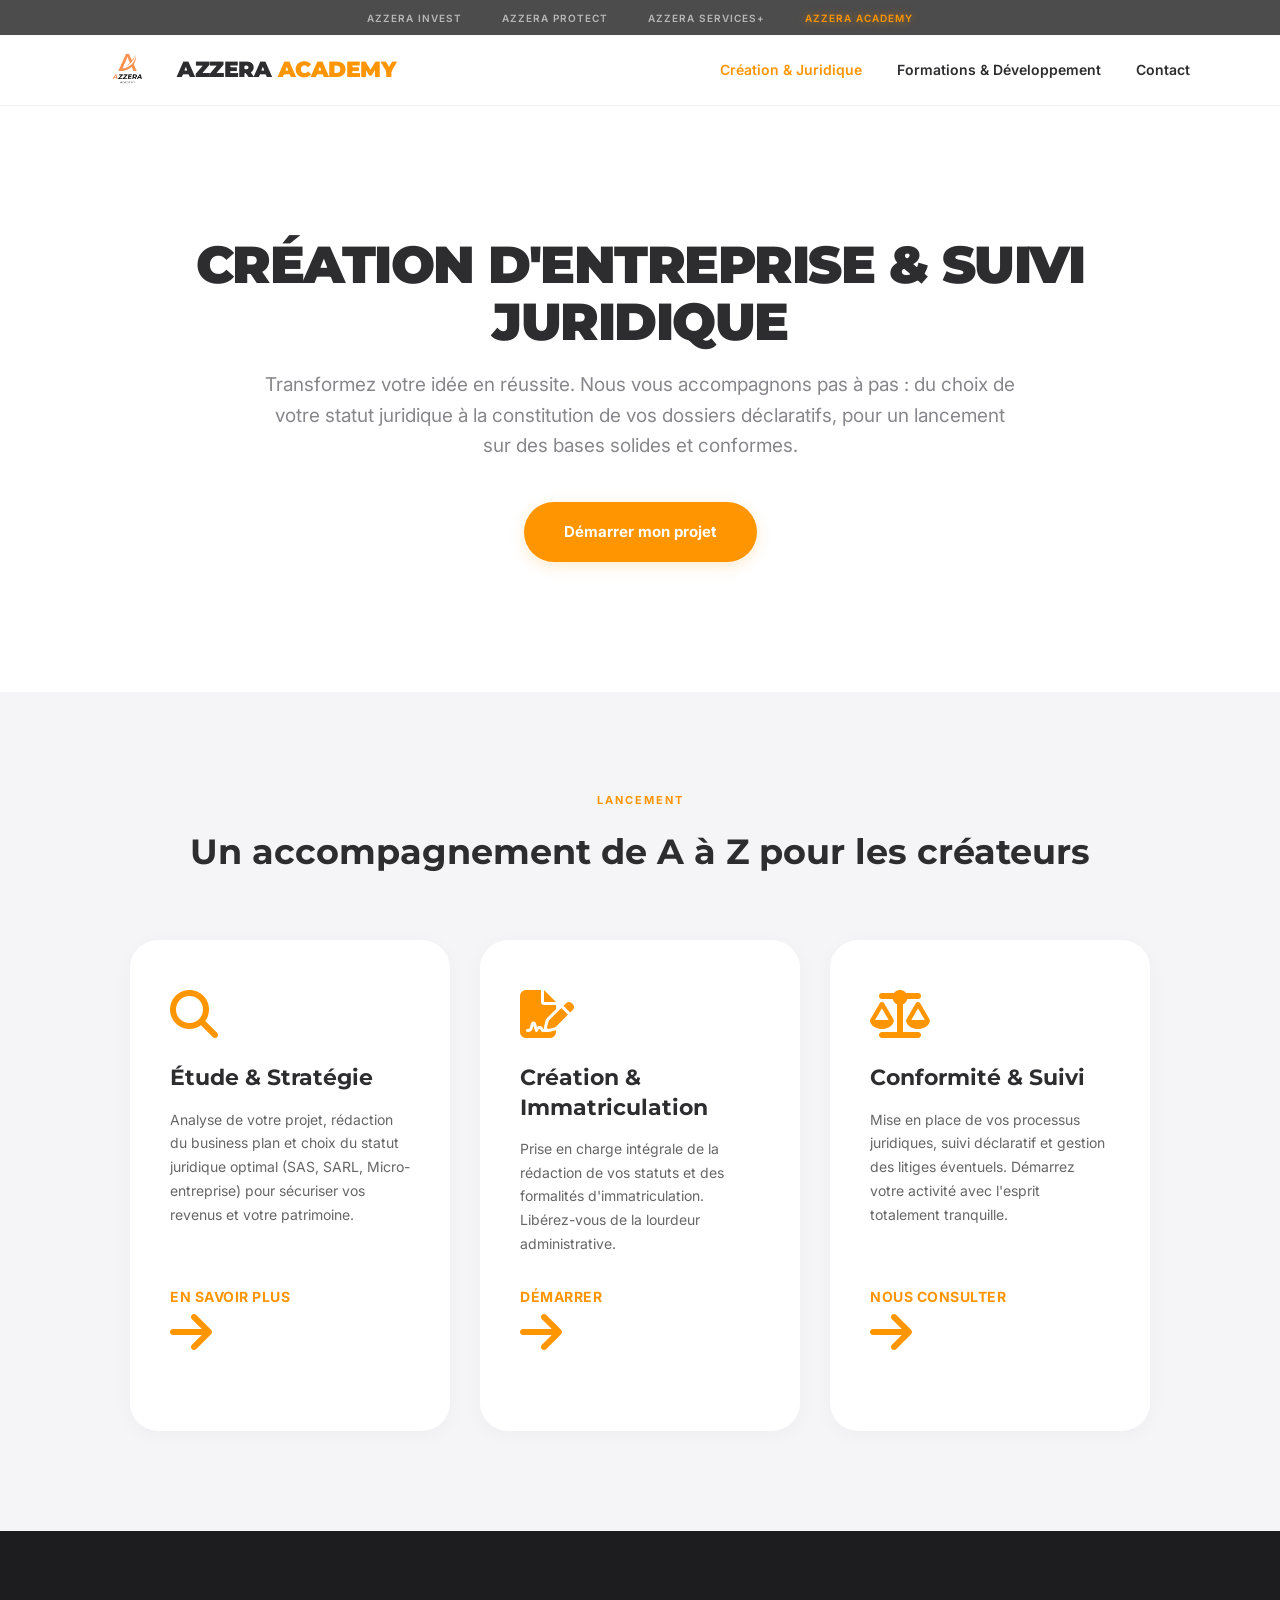
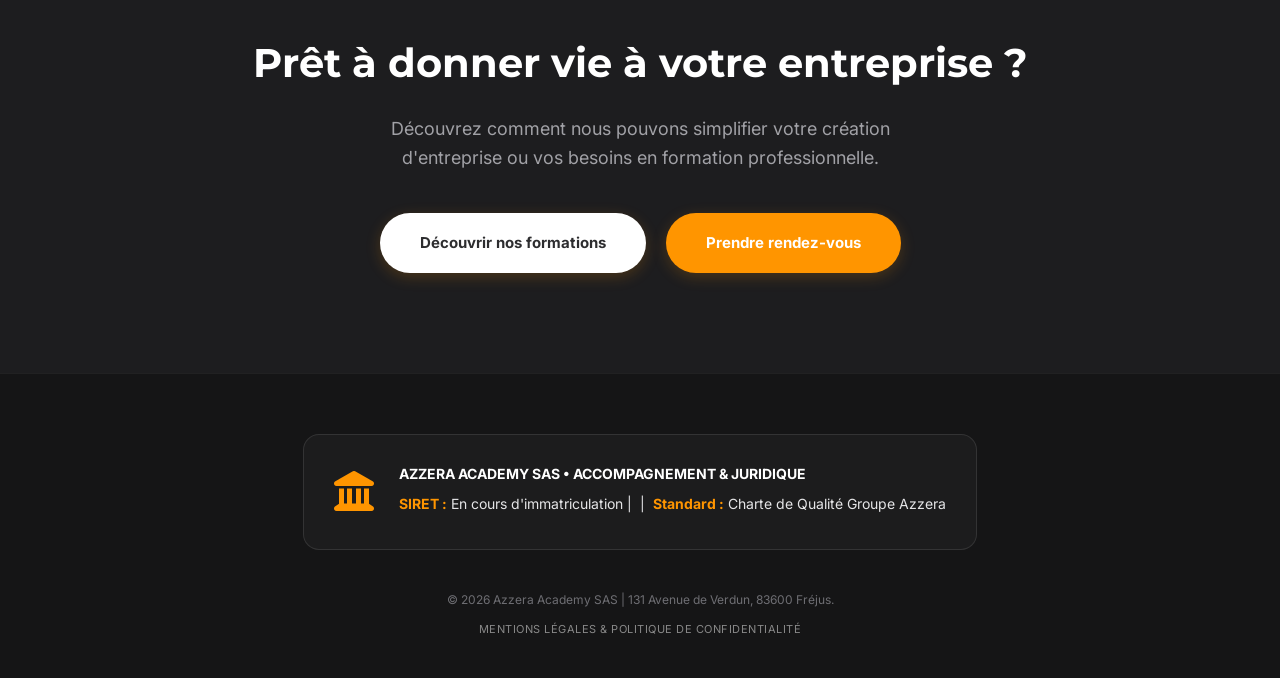
==== index.html @ 1b661448 "Add files via upload" ====
<!DOCTYPE html>
<html lang="fr">
<head>
    <meta charset="UTF-8">
    <meta name="viewport" content="width=device-width, initial-scale=1.0">
    <title>Azzera Academy | Création d'Entreprise & Suivi Juridique à Fréjus</title>
    
    <!-- SEO Meta Tags -->
    <meta name="description" content="Azzera Academy vous accompagne de A à Z dans la création de votre entreprise à Fréjus : choix du statut juridique, montage du dossier, immatriculation et conseil stratégique.">
    <meta name="keywords" content="création entreprise Fréjus, accompagnement juridique, choix statut juridique, démarches administratives, immatriculation société, business plan, Azzera Academy">
    <meta name="author" content="Azzera Academy">
    <meta name="robots" content="index, follow">
    
    <!-- Open Graph / Réseaux Sociaux -->
    <meta property="og:type" content="website">
    <meta property="og:url" content="https://www.azzeracademy.fr/">
    <meta property="og:title" content="Création d'Entreprise & Accompagnement Juridique | Azzera Academy">
    <meta property="og:description" content="Transformez votre projet en réussite. Nous gérons vos formalités juridiques et administratives pour un lancement en toute sérénité.">
    <meta property="og:image" content="https://www.azzeraservices.fr/img/logo-azzera.png">

    <!-- Favicon -->
    <link rel="icon" type="image/png" href="favicon.png">
    <link rel="apple-touch-icon" href="favicon.png">
    <link rel="shortcut icon" href="favicon.png">
    
    <!-- Fonts & CSS -->
    <link href="https://fonts.googleapis.com/css2?family=Inter:wght@400;600&family=Montserrat:wght@700;900&display=swap" rel="stylesheet">
    <link rel="stylesheet" href="https://cdnjs.cloudflare.com/ajax/libs/font-awesome/6.4.0/css/all.min.css">
    
    <!-- Lien CSS Academy -->
    <link rel="stylesheet" href="css/style-academy.css">
    
    <!-- Données Structurées pour le Référencement Local Google -->
    <script type="application/ld+json">
    {
      "@context": "https://schema.org",
      "@type": "ProfessionalService",
      "name": "Azzera Academy",
      "image": "https://www.azzeraservices.fr/img/logo-academy.png",
      "description": "Cabinet spécialisé dans l'accompagnement à la création d'entreprise : conseil juridique, démarches administratives et immatriculation.",
      "url": "https://www.azzeracademy.fr",
      "telephone": "+33000000000",
      "address": {
        "@type": "PostalAddress",
        "streetAddress": "131 Avenue de Verdun",
        "addressLocality": "Fréjus",
        "postalCode": "83600",
        "addressRegion": "Provence-Alpes-Côte d'Azur",
        "addressCountry": "FR"
      },
      "areaServed": {
        "@type": "City",
        "name": "Fréjus"
      }
    }
    </script>
</head>
<body>

    <nav class="topbar-corporate">
        <ul class="topbar-links">
            <li><a href="#">AZZERA INVEST</a></li>
            <li><a href="https://www.azzeraprotect.fr">AZZERA PROTECT</a></li>
            <li><a href="https://www.azzeraservices.fr">AZZERA SERVICES+</a></li>
            <li><a href="#" class="active">AZZERA ACADEMY</a></li>
        </ul>
    </nav>

    <header class="main-header">
        <div class="container header-flex">
            <div class="logo">
                <a href="index.html">
                    <img src="img/logo-academy.png" alt="Logo Azzera Academy" style="height: 75px; width: auto; object-fit: contain;">
                    <h1>AZZERA <span>ACADEMY</span></h1>
                </a>
            </div>
            <nav class="main-nav">
                <ul>
                    <li><a href="index.html" class="active">Création & Juridique</a></li>
                    <li><a href="formations.html">Formations & Développement</a></li>
                    <li><a href="contact.html">Contact</a></li>
                </ul>
            </nav>
        </div>
    </header>

    <section class="hero-section">
        <div class="container">
            <h2 class="hero-title">CRÉATION D'ENTREPRISE & SUIVI JURIDIQUE</h2>
            <p class="hero-subtitle">Transformez votre idée en réussite. Nous vous accompagnons pas à pas : du choix de votre statut juridique à la constitution de vos dossiers déclaratifs, pour un lancement sur des bases solides et conformes.</p>
            <a href="contact.html" class="btn-primary-orange">Démarrer mon projet</a>
        </div>
    </section>

    <section class="services-section">
        <div class="container">
            <div class="modern-heading">
                <span class="heading-subtitle">Lancement</span>
                <h3 class="section-heading">Un accompagnement de A à Z pour les créateurs</h3>
            </div>
            
            <div class="diploma-grid">
                <!-- Tuile 1 -->
                <div class="apple-tile">
                    <i class="fas fa-search"></i>
                    <h4>Étude & Stratégie</h4>
                    <p>Analyse de votre projet, rédaction du business plan et choix du statut juridique optimal (SAS, SARL, Micro-entreprise) pour sécuriser vos revenus et votre patrimoine.</p>
                    <a href="contact.html" class="link-arrow">En savoir plus <i class="fas fa-arrow-right"></i></a>
                </div>
                <!-- Tuile 2 -->
                <div class="apple-tile">
                    <i class="fas fa-file-signature"></i>
                    <h4>Création & Immatriculation</h4>
                    <p>Prise en charge intégrale de la rédaction de vos statuts et des formalités d'immatriculation. Libérez-vous de la lourdeur administrative.</p>
                    <a href="contact.html" class="link-arrow">Démarrer <i class="fas fa-arrow-right"></i></a>
                </div>
                <!-- Tuile 3 -->
                <div class="apple-tile">
                    <i class="fas fa-balance-scale"></i>
                    <h4>Conformité & Suivi</h4>
                    <p>Mise en place de vos processus juridiques, suivi déclaratif et gestion des litiges éventuels. Démarrez votre activité avec l'esprit totalement tranquille.</p>
                    <a href="contact.html" class="link-arrow">Nous consulter <i class="fas fa-arrow-right"></i></a>
                </div>
            </div>
        </div>
    </section>

    <section class="candidat-section">
        <div class="container">
            <h3>Prêt à donner vie à votre entreprise ?</h3>
            <p>Découvrez comment nous pouvons simplifier votre création d'entreprise ou vos besoins en formation professionnelle.</p>
            <div style="display: flex; gap: 20px; justify-content: center; flex-wrap: wrap; margin-top: 40px;">
                <a href="formations.html" class="btn-primary-orange" style="background: var(--white); color: var(--gray-main);">Découvrir nos formations</a>
                <a href="contact.html" class="btn-primary-orange">Prendre rendez-vous</a>
            </div>
        </div>
    </section>

    <footer class="legal-compliance">
        <div class="container">
            <div class="official-badge-container">
                <div class="official-badge">
                    <div class="badge-icon"><i class="fas fa-landmark"></i></div>
                    <div class="badge-content">
                        <p class="badge-title">AZZERA ACADEMY SAS • Accompagnement & Juridique</p>
                        <p class="badge-numbers"><strong>SIRET :</strong> En cours d'immatriculation | &nbsp;|&nbsp; <strong>Standard :</strong> Charte de Qualité Groupe Azzera</p>
                    </div>
                </div>
            </div>
            <div class="compliance-inner">
                <p>&copy; 2026 Azzera Academy SAS | 131 Avenue de Verdun, 83600 Fréjus.</p>
                <p style="margin-top: 10px;"><a href="mentions-legales.html" style="color: #888; text-decoration: none; transition: 0.3s; font-size: 11px; text-transform: uppercase; letter-spacing: 0.5px;">Mentions Légales & Politique de Confidentialité</a></p>
            </div>
        </div>
    </footer>

</body>
</html>
---- css/style-academy.css ----
/* =========================================================
   AZZERA ACADEMY | CHARTE GRAPHIQUE DYNAMISME & AVENIR
   ========================================================= */

:root {
    /* Le Orange "Système Apple" dynamique et premium */
    --orange-academy: #FF9500; 
    --gray-main: #2d2d2f; /* Gris légèrement plus profond pour contraster avec l'orange */
    --gray-bg: #f5f5f7; /* Gris perle type Apple */
    --white: #ffffff;
    --transition: all 0.4s cubic-bezier(0.2, 0.8, 0.2, 1);
}

* { margin: 0; padding: 0; box-sizing: border-box; }
body { font-family: 'Inter', sans-serif; color: var(--gray-main); background: var(--white); line-height: 1.6; }
.container { max-width: 1100px; margin: 0 auto; padding: 0 40px; }

/* --- NAVIGATION CORPORATE FORCÉE (Hauteur identique à Protect) --- */
.topbar-corporate {
    background: #4c4c4c !important; /* Force la couleur */
    height: 35px !important;       /* Hauteur fixe rigide */
    padding: 0 !important;         /* Annule le padding */
    display: flex;
    align-items: center;           /* Centre verticalement parfaitement */
    justify-content: center;
    width: 100%;
}

.topbar-links {
    display: flex;
    justify-content: center;
    list-style: none;
    gap: 40px;
    margin: 0 !important;          /* Tue les marges invisibles */
    padding: 0 !important;
    height: 100%;
    align-items: center;           /* Centre les éléments verticalement */
}

.topbar-links a {
    color: rgba(255, 255, 255, 0.6) !important;
    text-decoration: none;
    font-size: 10px;
    font-weight: 600;
    letter-spacing: 1px;
    transition: all 0.3s ease;
    display: block;
}

.topbar-links a:hover, .topbar-links a.active {
    color: #FF9500 !important; /* Orange Academy */
    text-shadow: 0 0 8px rgba(255, 149, 0, 0.6);
}

/* --- HEADER & NAVIGATION --- */
/* --- HEADER PRINCIPAL (Unification Taille/Style) --- */
.main-header {
    background: rgba(255, 255, 255, 0.8) !important;
    backdrop-filter: blur(20px);
    position: sticky;
    top: 0;
    z-index: 1000;
    border-bottom: 1px solid rgba(0,0,0,0.05);
}

.header-flex {
    height: 70px !important; /* Force la hauteur identique à Protect */
    display: flex;
    justify-content: space-between;
    align-items: center;
    max-width: 1140px; /* Aligne la largeur sur Protect */
    margin: 0 auto;
    padding: 0 20px;
}

.logo { 
    display: flex; 
    align-items: center; 
    gap: 12px; 
}

.header-logo {
    max-height: 50px; /* Ajuste selon ton logo Academy */
    width: auto;
    object-fit: contain;
}
.logo a { display: flex; align-items: center; gap: 12px; text-decoration: none; color: inherit; }
.logo h1 { font-family: 'Montserrat', sans-serif; font-size: 22px; font-weight: 900; letter-spacing: -0.5px; }
.logo span { color: var(--orange-academy); }

.main-nav ul { display: flex; list-style: none; gap: 35px; align-items: center; }
.main-nav a { text-decoration: none; color: var(--gray-main); font-weight: 600; font-size: 14px; transition: var(--transition); }
.main-nav a:hover, .main-nav a.active { color: var(--orange-academy); }

/* --- BOUTONS --- */
.btn-primary-orange { 
    background: var(--orange-academy); 
    color: var(--white); 
    padding: 18px 40px; 
    border-radius: 40px; 
    text-decoration: none; 
    font-weight: 700; 
    font-size: 15px;
    transition: var(--transition); 
    display: inline-block; 
    box-shadow: 0 4px 15px rgba(255, 149, 0, 0.2);
}
.btn-primary-orange:hover { transform: translateY(-3px) scale(1.02); box-shadow: 0 12px 25px rgba(255, 149, 0, 0.3); }

/* --- HERO SECTION --- */
.hero-section { padding: 130px 0; text-align: center; background: var(--white); }
.hero-title { font-family: 'Montserrat', sans-serif; font-size: 52px; font-weight: 900; margin-bottom: 20px; letter-spacing: -1.5px; line-height: 1.1; }
.hero-subtitle { color: #86868b; font-size: 19px; max-width: 750px; margin: 0 auto 40px auto; line-height: 1.6; }

/* --- TITRES DE SECTIONS --- */
.modern-heading { text-align: center; margin-bottom: 60px; }
.heading-subtitle { display: block; color: var(--orange-academy); font-weight: 700; text-transform: uppercase; letter-spacing: 2px; font-size: 11px; margin-bottom: 15px; }
.section-heading { font-family: 'Montserrat', sans-serif; font-size: 2.2rem; color: var(--gray-main); }

/* --- CATALOGUE TUILES APPLE STORE (3 Colonnes) --- */
.services-section { padding: 100px 0; background: var(--gray-bg); }
.diploma-grid { display: grid; grid-template-columns: repeat(3, 1fr); gap: 30px; }
.apple-tile { 
    background: var(--white); 
    padding: 50px 40px; 
    border-radius: 28px; /* Bords très ronds type Apple */
    text-align: left; 
    box-shadow: 0 4px 20px rgba(0,0,0,0.03);
    transition: var(--transition); 
    display: flex;
    flex-direction: column;
}
.apple-tile i { font-size: 3rem; color: var(--orange-academy); margin-bottom: 25px; display: block; }
.apple-tile h4 { font-family: 'Montserrat', sans-serif; font-size: 1.4rem; margin-bottom: 15px; color: var(--gray-main); line-height: 1.3; }
.apple-tile p { font-size: 14px; color: #666; line-height: 1.7; margin-bottom: 30px; flex-grow: 1; }
.apple-tile:hover { transform: translateY(-8px) scale(1.01); box-shadow: 0 20px 40px rgba(0,0,0,0.08); }
.link-arrow { color: var(--orange-academy); text-decoration: none; font-weight: 700; font-size: 14px; text-transform: uppercase; letter-spacing: 0.5px; }

/* --- ESPACE CANDIDAT CONTRASTÉ --- */
.candidat-section { background: #1d1d1f; color: var(--white); padding: 100px 0; text-align: center; }
.candidat-section h3 { font-family: 'Montserrat', sans-serif; font-size: 2.5rem; margin-bottom: 20px; color: var(--white); }
.candidat-section p { color: #a1a1a6; font-size: 18px; max-width: 600px; margin: 0 auto 40px auto; }

/* --- FOOTER COMPLIANCE --- */
.legal-compliance { background: #151516; color: #fff; padding: 60px 0 40px 0; text-align: center; border-top: 1px solid rgba(255,255,255,0.05); }
.official-badge-container { display: flex; justify-content: center; margin-bottom: 40px; }
.official-badge { 
    background: rgba(255, 255, 255, 0.03); border: 1px solid rgba(255, 255, 255, 0.1); 
    border-radius: 16px; padding: 25px 30px; display: flex; align-items: center; gap: 25px; 
    max-width: 850px; text-align: left; 
}
.badge-icon { font-size: 40px; color: var(--orange-academy); }
.badge-title { color: var(--white); font-weight: 700; font-size: 14px; margin-bottom: 8px; text-transform: uppercase; }
.badge-numbers { color: #e5e5e7; font-size: 14px; margin-bottom: 5px; }
.badge-numbers strong { color: var(--orange-academy); }
.compliance-inner p { color: #6e6e73; font-size: 12px; margin-top: 20px; }

/* --- ANIMATIONS FLUIDES --- */
@keyframes smoothReveal { 0% { opacity: 0; transform: translateY(25px); } 100% { opacity: 1; transform: translateY(0); } }
body { animation: smoothReveal 0.7s cubic-bezier(0.2, 0.8, 0.2, 1) forwards; }
.apple-tile { opacity: 0; animation: smoothReveal 0.8s cubic-bezier(0.2, 0.8, 0.2, 1) forwards; animation-delay: 0.2s; }
.apple-tile:nth-child(2) { animation-delay: 0.3s; }
.apple-tile:nth-child(3) { animation-delay: 0.4s; }

/* --- RESPONSIVE --- */
@media (max-width: 900px) {
    .diploma-grid { grid-template-columns: 1fr; }
    .hero-title { font-size: 38px; }
    .header-flex { flex-direction: column; gap: 15px; }
}
/* --- EFFET HOVER ORANGE AZZERA POUR TOPBAR --- */
.topbar-links a {
    transition: all 0.3s ease !important;
}

.topbar-links a:hover {
    /* Utilise la couleur exacte de ton bleu Azzera ici */
    color: #FF9500 !important; 
    /* L'effet de lumière (glow) devient de la même couleur que le texte */
    text-shadow: 0 0 10px rgba(0, 150, 255, 0.6); 
}
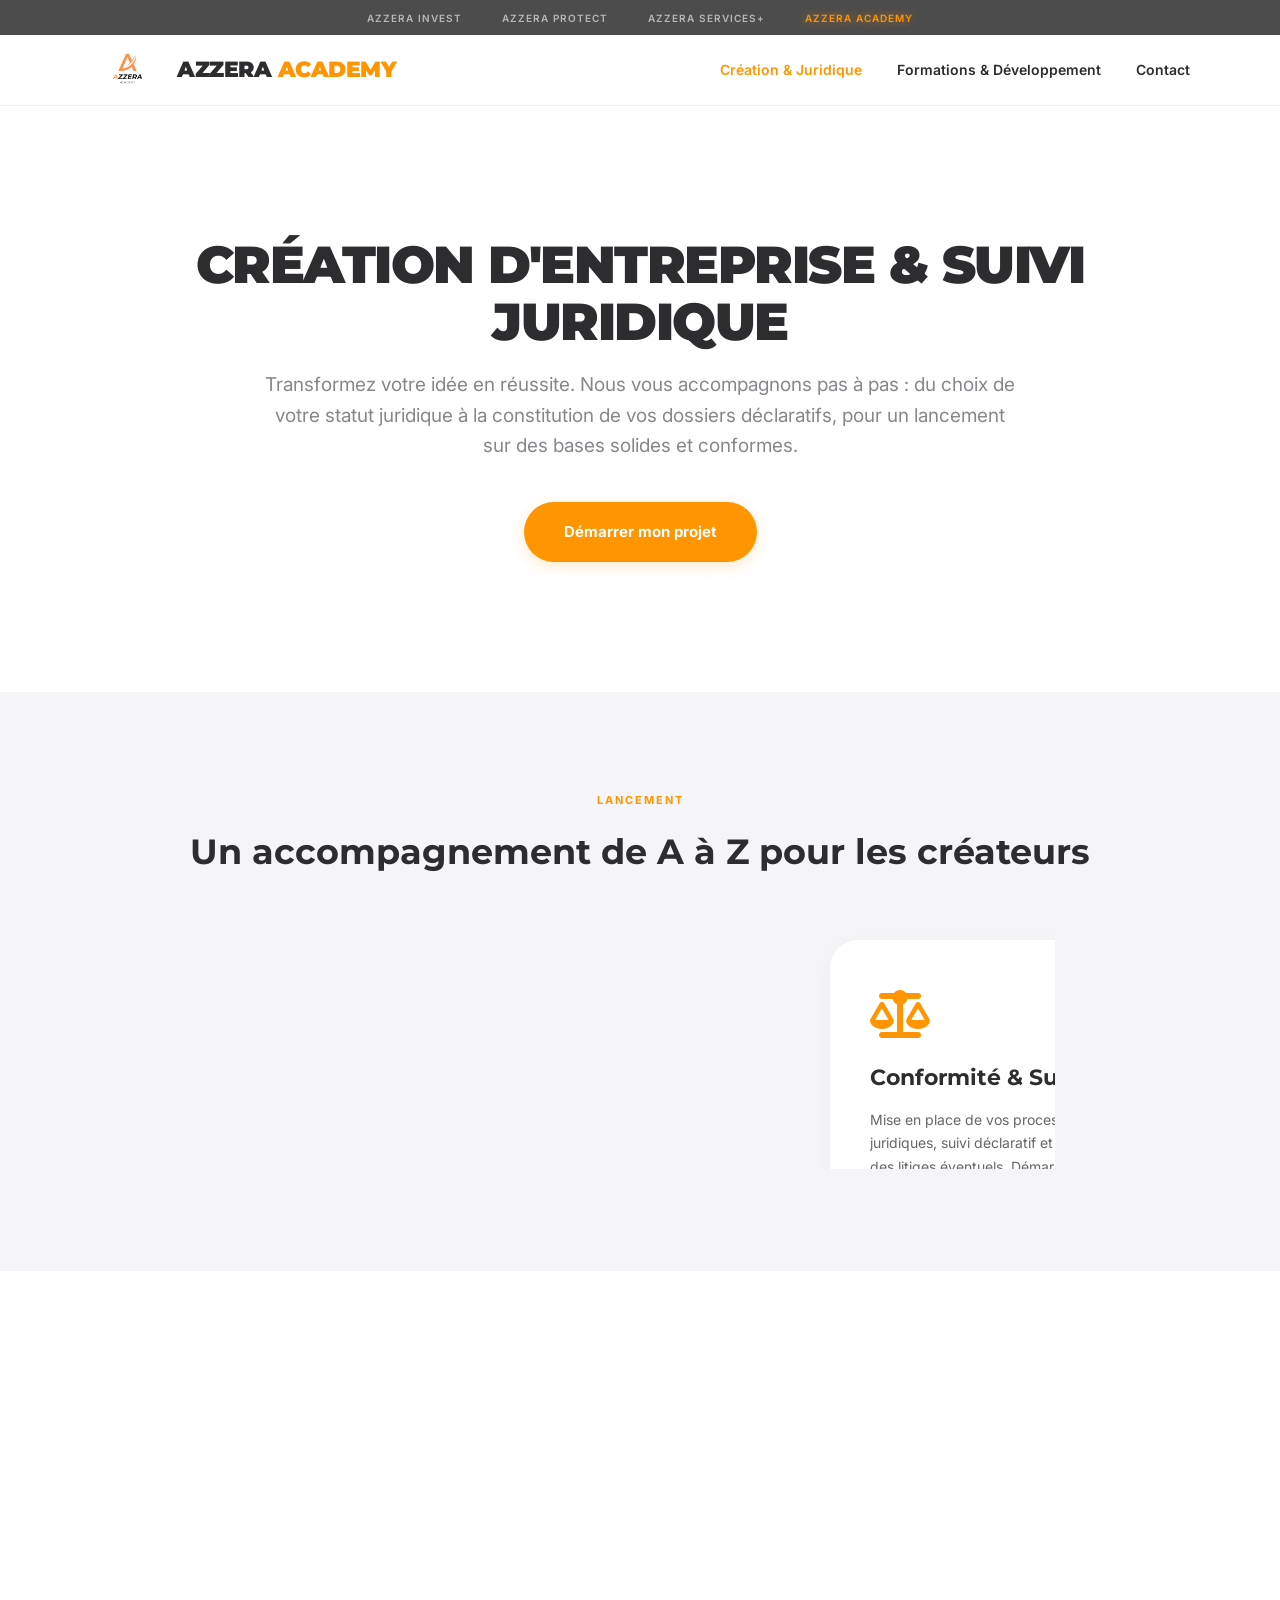
==== commit 7fe31ad8: "Add files via upload" ====
--- a/index.html
+++ b/index.html
@@ -16,7 +16,8 @@
     <meta property="og:url" content="https://www.azzeracademy.fr/">
     <meta property="og:title" content="Création d'Entreprise & Accompagnement Juridique | Azzera Academy">
     <meta property="og:description" content="Transformez votre projet en réussite. Nous gérons vos formalités juridiques et administratives pour un lancement en toute sérénité.">
-    <meta property="og:image" content="https://www.azzeraservices.fr/img/logo-azzera.png">
+    <meta property="og:image" content="https://www.azzeracademy.fr/img/logo-academy.png">
+
 
     <!-- Favicon -->
     <link rel="icon" type="image/png" href="favicon.png">
@@ -59,7 +60,7 @@
 
     <nav class="topbar-corporate">
         <ul class="topbar-links">
-            <li><a href="#">AZZERA INVEST</a></li>
+            <li><a href="https://azzerainvest.fr/index.html">AZZERA INVEST</a></li>
             <li><a href="https://www.azzeraprotect.fr">AZZERA PROTECT</a></li>
             <li><a href="https://www.azzeraservices.fr">AZZERA SERVICES+</a></li>
             <li><a href="#" class="active">AZZERA ACADEMY</a></li>
--- a/css/style-academy.css
+++ b/css/style-academy.css
@@ -18,10 +18,10 @@
 /* --- NAVIGATION CORPORATE FORCÉE (Hauteur identique à Protect) --- */
 .topbar-corporate {
     background: #4c4c4c !important; /* Force la couleur */
-    height: 35px !important;       /* Hauteur fixe rigide */
-    padding: 0 !important;         /* Annule le padding */
-    display: flex;
-    align-items: center;           /* Centre verticalement parfaitement */
+    height: 35px; /* Retrait du !important pour adaptation mobile */
+    padding: 0; 
+    display: flex;
+    align-items: center; 
     justify-content: center;
     width: 100%;
 }
@@ -31,10 +31,10 @@
     justify-content: center;
     list-style: none;
     gap: 40px;
-    margin: 0 !important;          /* Tue les marges invisibles */
+    margin: 0 !important;
     padding: 0 !important;
     height: 100%;
-    align-items: center;           /* Centre les éléments verticalement */
+    align-items: center;
 }
 
 .topbar-links a {
@@ -53,7 +53,6 @@
 }
 
 /* --- HEADER & NAVIGATION --- */
-/* --- HEADER PRINCIPAL (Unification Taille/Style) --- */
 .main-header {
     background: rgba(255, 255, 255, 0.8) !important;
     backdrop-filter: blur(20px);
@@ -64,11 +63,11 @@
 }
 
 .header-flex {
-    height: 70px !important; /* Force la hauteur identique à Protect */
+    height: 70px; /* Retrait du !important pour adaptation mobile */
     display: flex;
     justify-content: space-between;
     align-items: center;
-    max-width: 1140px; /* Aligne la largeur sur Protect */
+    max-width: 1140px;
     margin: 0 auto;
     padding: 0 20px;
 }
@@ -80,7 +79,7 @@
 }
 
 .header-logo {
-    max-height: 50px; /* Ajuste selon ton logo Academy */
+    max-height: 50px;
     width: auto;
     object-fit: contain;
 }
@@ -104,6 +103,7 @@
     transition: var(--transition); 
     display: inline-block; 
     box-shadow: 0 4px 15px rgba(255, 149, 0, 0.2);
+    text-align: center;
 }
 .btn-primary-orange:hover { transform: translateY(-3px) scale(1.02); box-shadow: 0 12px 25px rgba(255, 149, 0, 0.3); }
 
@@ -123,7 +123,7 @@
 .apple-tile { 
     background: var(--white); 
     padding: 50px 40px; 
-    border-radius: 28px; /* Bords très ronds type Apple */
+    border-radius: 28px;
     text-align: left; 
     box-shadow: 0 4px 20px rgba(0,0,0,0.03);
     transition: var(--transition); 
@@ -162,20 +162,44 @@
 .apple-tile:nth-child(2) { animation-delay: 0.3s; }
 .apple-tile:nth-child(3) { animation-delay: 0.4s; }
 
-/* --- RESPONSIVE --- */
-@media (max-width: 900px) {
-    .diploma-grid { grid-template-columns: 1fr; }
-    .hero-title { font-size: 38px; }
-    .header-flex { flex-direction: column; gap: 15px; }
-}
-/* --- EFFET HOVER ORANGE AZZERA POUR TOPBAR --- */
-.topbar-links a {
-    transition: all 0.3s ease !important;
-}
-
-.topbar-links a:hover {
-    /* Utilise la couleur exacte de ton bleu Azzera ici */
-    color: #FF9500 !important; 
-    /* L'effet de lumière (glow) devient de la même couleur que le texte */
-    text-shadow: 0 0 10px rgba(0, 150, 255, 0.6); 
-}+/* =========================================================
+   RESPONSIVE DESIGN (Mobiles & Tablettes)
+   ========================================================= */
+@media (max-width: 768px) {
+    .container { padding: 0 20px; }
+    
+    /* Ajustement Top Bar */
+    .topbar-corporate { height: auto !important; padding: 10px 0 !important; }
+    .topbar-links { gap: 15px; flex-wrap: wrap; padding: 0 10px !important; }
+    .topbar-links a { font-size: 9px; }
+
+    /* Ajustement Header et Menu */
+    .header-flex { height: auto !important; flex-direction: column; gap: 15px; padding: 15px 10px; }
+    .logo a { flex-direction: column; gap: 5px; text-align: center; }
+    .logo img { max-height: 45px !important; }
+    .logo h1 { font-size: 18px; }
+    .main-nav ul { flex-wrap: wrap; justify-content: center; gap: 12px; padding-bottom: 5px; }
+    .main-nav a { font-size: 13px; }
+
+    /* Ajustement Textes Hero Section */
+    .hero-section { padding: 60px 0; }
+    .hero-title { font-size: 32px; }
+    .hero-subtitle { font-size: 15px; padding: 0 10px; }
+
+    /* Grille & Tuiles */
+    .services-section { padding: 60px 0; }
+    .diploma-grid { grid-template-columns: 1fr; gap: 20px; }
+    .apple-tile { padding: 30px 20px; }
+
+    /* Espace Candidat */
+    .candidat-section { padding: 60px 0; }
+    .candidat-section h3 { font-size: 1.8rem; }
+    .candidat-section p { font-size: 15px; padding: 0 10px; }
+
+    /* Boutons pleine largeur sur mobile */
+    .btn-primary-orange { display: block; width: 100%; margin-bottom: 15px; box-sizing: border-box; text-align: center; }
+
+    /* Footer & Badge */
+    .official-badge { flex-direction: column; text-align: center; gap: 15px; padding: 20px; }
+    .legal-compliance { padding: 40px 0 20px 0; }
+}
